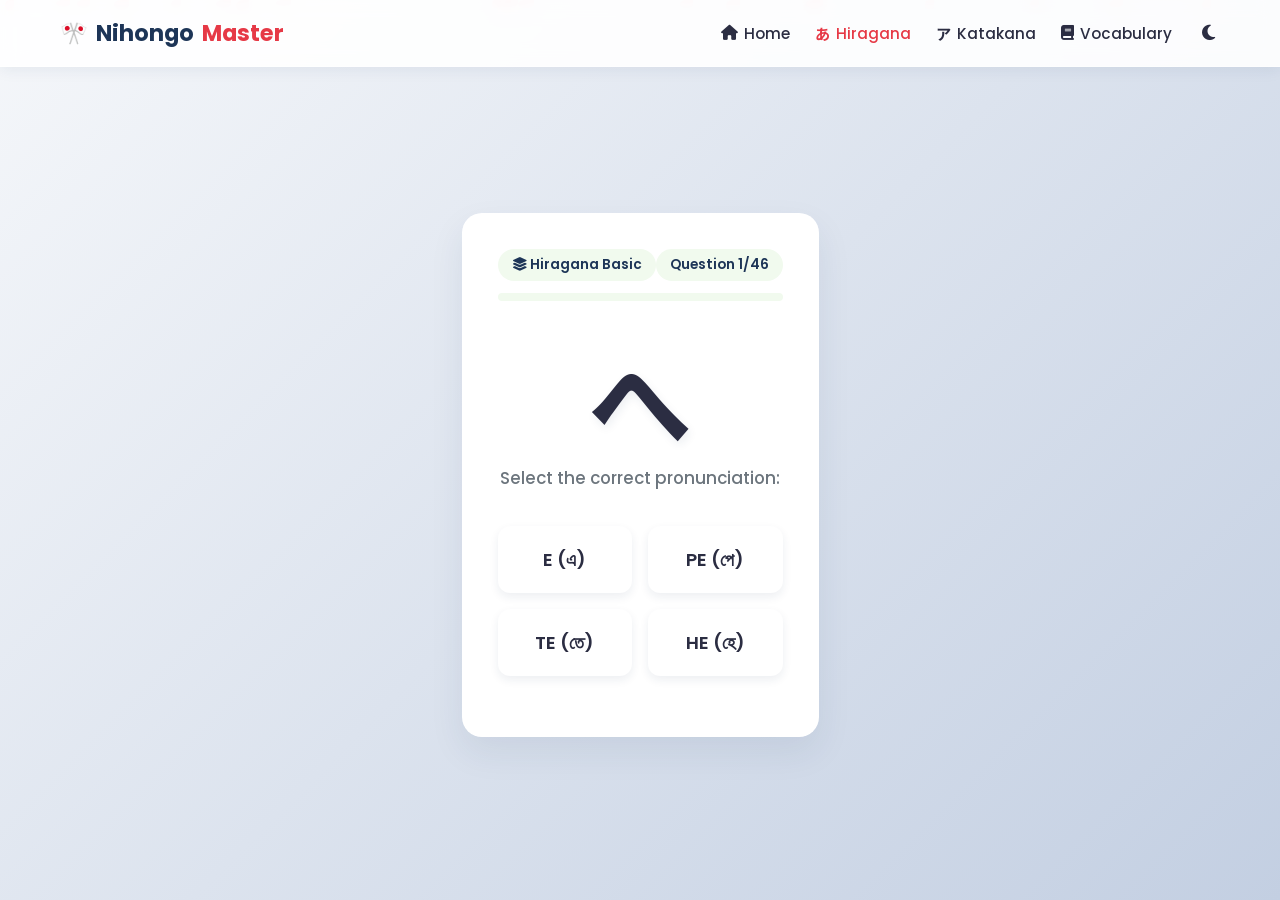
==== hiragana.html @ 007f2280 "Add files via upload" ====
<!DOCTYPE html>
<html lang="en" data-theme="light">
<head>
    <meta charset="UTF-8">
    <meta name="viewport" content="width=device-width, initial-scale=1.0">
    <title>Hiragana Quiz | Nihongo Master</title>
    <link rel="preconnect" href="https://fonts.googleapis.com">
    <link rel="preconnect" href="https://fonts.gstatic.com" crossorigin>
    <link href="https://fonts.googleapis.com/css2?family=Noto+Sans+JP:wght@700&family=Poppins:wght@400;500;600;700&display=swap" rel="stylesheet">
    <link rel="stylesheet" href="https://cdnjs.cloudflare.com/ajax/libs/font-awesome/6.4.0/css/all.min.css">
    <link rel="stylesheet" href="css/style.css">
    <link rel="stylesheet" href="css/quiz.css">
</head>
<body>
    <div class="sakura-container" id="sakura-bg"></div>

    <nav class="navbar">
        <div class="nav-container">
            <a href="index.html" class="nav-logo">
                <span class="logo-icon">🎌</span> Nihongo<span class="accent-text">Master</span>
            </a>
            <div class="nav-menu" id="nav-menu">
                <a href="index.html" class="nav-item"><i class="fa-solid fa-house"></i> Home</a>
                <a href="hiragana.html" class="nav-item active"><span class="jp-char">あ</span> Hiragana</a>
                <a href="katakana.html" class="nav-item"><span class="jp-char">ア</span> Katakana</a>
                <a href="vocabulary.html" class="nav-item"><i class="fa-solid fa-book"></i> Vocabulary</a>
                <button id="theme-toggle" class="theme-btn" aria-label="Toggle Dark Mode"><i class="fa-solid fa-moon"></i></button>
            </div>
            <div class="nav-toggle" id="nav-toggle"><i class="fa-solid fa-bars"></i></div>
        </div>
    </nav>

    <main class="quiz-main-container">
        <div id="quiz-box" class="quiz-box-card">
            <div class="quiz-header">
                <div class="quiz-info">
                    <span class="info-tag"><i class="fa-solid fa-layer-group"></i> Hiragana Basic</span>
                    <span id="question-counter" class="info-tag">Question 1/46</span>
                </div>
                <div class="progress-bar-wrapper">
                    <div id="progress-fill" class="progress-bar-fill" style="width: 0%"></div>
                </div>
            </div>

            <div class="question-display-container">
                <h1 id="character-display">あ</h1>
                <p class="question-prompt">Select the correct pronunciation:</p>
            </div>

            <div id="options-grid" class="options-layout-grid">
                </div>

            <div id="feedback-panel" class="feedback-panel hidden">
                <div class="feedback-message-box">
                    <span id="feedback-icon"></span>
                    <div class="feedback-text-wrapper">
                        <p id="feedback-title"></p>
                        <p id="feedback-explanation"></p>
                    </div>
                </div>
                <button id="next-question-btn" class="btn-next">Next Character <i class="fa-solid fa-arrow-right"></i></button>
            </div>
        </div>

        <div id="scoreboard-box" class="quiz-box-card hidden">
            <div class="scoreboard-header">
                <span class="trophy-badge">🏆</span>
                <h2>Quiz Complete!</h2>
                <p id="score-evaluation-msg">Outstanding Performance!</p>
                <div id="star-rating-container" class="star-rating">⭐⭐⭐⭐⭐</div>
            </div>
            
            <div class="stats-grid-row">
                <div class="stat-item shadow-green">
                    <span class="stat-num text-success" id="stat-correct">0</span>
                    <span class="stat-label">Correct</span>
                </div>
                <div class="stat-item shadow-red">
                    <span class="stat-num text-danger" id="stat-wrong">0</span>
                    <span class="stat-label">Wrong</span>
                </div>
                <div class="stat-item shadow-blue">
                    <span class="stat-num text-info" id="stat-accuracy">0%</span>
                    <span class="stat-label">Accuracy</span>
                </div>
            </div>

            <div class="scoreboard-actions">
                <button id="restart-quiz-btn" class="btn-restart"><i class="fa-solid fa-rotate-left"></i> Try Again</button>
                <a href="index.html" class="btn-home-return"><i class="fa-solid fa-house"></i> Home Screen</a>
            </div>
        </div>
    </main>

    <script>
        const navToggle = document.getElementById('nav-toggle');
        const navMenu = document.getElementById('nav-menu');
        if (navToggle) {
            navToggle.addEventListener('click', () => {
                navMenu.classList.toggle('show');
                navToggle.innerHTML = navMenu.classList.contains('show') ? '<i class="fa-solid fa-xmark"></i>' : '<i class="fa-solid fa-bars"></i>';
            });
        }
        const themeToggle = document.getElementById('theme-toggle');
        const currentTheme = localStorage.getItem('theme') || 'light';
        document.documentElement.setAttribute('data-theme', currentTheme);
        themeToggle.innerHTML = currentTheme === 'dark' ? '<i class="fa-solid fa-sun"></i>' : '<i class="fa-solid fa-moon"></i>';
        
        themeToggle.addEventListener('click', () => {
            let theme = document.documentElement.getAttribute('data-theme');
            let newTheme = theme === 'dark' ? 'light' : 'dark';
            document.documentElement.setAttribute('data-theme', newTheme);
            localStorage.setItem('theme', newTheme);
            themeToggle.innerHTML = newTheme === 'dark' ? '<i class="fa-solid fa-sun"></i>' : '<i class="fa-solid fa-moon"></i>';
        });

        // Background Sakura Generation
        const sakuraBg = document.getElementById('sakura-bg');
        for (let i = 0; i < 20; i++) {
            const petal = document.createElement('div');
            petal.classList.add('sakura-petal');
            petal.style.left = Math.random() * 100 + 'vw';
            petal.style.animationDuration = (Math.random() * 6 + 6) + 's';
            petal.style.animationDelay = Math.random() * 5 + 's';
            petal.style.width = Math.random() * 8 + 8 + 'px';
            petal.style.height = Math.random() * 6 + 6 + 'px';
            sakuraBg.appendChild(petal);
        }
    </script>
    <script src="js/hiragana.js"></script>
</body>
</html>
---- css/style.css ----
:root {
    --bg-gradient: linear-gradient(135deg, #f5f7fa 0%, #c3cfe2 100%);
    --card-bg: rgba(255, 255, 255, 0.75);
    --glass-border: rgba(255, 255, 255, 0.4);
    --text-main: #2d3748;
    --text-muted: #718096;
    --primary-red: #e53e3e;
    --accent-blue: #3182ce;
    --shadow-color: rgba(31, 38, 135, 0.08);
    --navbar-bg: rgba(255, 255, 255, 0.8);
}

[data-theme="dark"] {
    --bg-gradient: linear-gradient(135deg, #1a202c 0%, #2d3748 100%);
    --card-bg: rgba(26, 32, 44, 0.75);
    --glass-border: rgba(255, 255, 255, 0.08);
    --text-main: #f7fafc;
    --text-muted: #a0aec0;
    --primary-red: #fc8181;
    --accent-blue: #63b3ed;
    --shadow-color: rgba(0, 0, 0, 0.3);
    --navbar-bg: rgba(26, 32, 44, 0.8);
}

* {
    margin: 0;
    padding: 0;
    box-sizing: border-box;
    font-family: 'Poppins', 'Noto Sans JP', sans-serif;
}

body {
    background: var(--bg-gradient);
    color: var(--text-main);
    min-height: 100vh;
    overflow-x: hidden;
    transition: background 0.3s ease, color 0.3s ease;
}

/* Glassmorphic Navbar */
.navbar {
    position: fixed;
    top: 0;
    width: 100%;
    background: var(--navbar-bg);
    backdrop-filter: blur(12px);
    -webkit-backdrop-filter: blur(12px);
    border-bottom: 1px solid var(--glass-border);
    z-index: 1000;
    transition: background 0.3s;
}

.nav-container {
    max-width: 1200px;
    margin: 0 auto;
    padding: 15px 20px;
    display: flex;
    justify-content: space-between;
    align-items: center;
}

.nav-logo {
    font-size: 1.4rem;
    font-weight: 700;
    text-decoration: none;
    color: var(--text-main);
}

.accent-text { color: var(--primary-red); }

.nav-menu {
    display: flex;
    align-items: center;
    gap: 25px;
}

.nav-item {
    text-decoration: none;
    color: var(--text-muted);
    font-weight: 500;
    transition: color 0.2s;
}

.nav-item:hover, .nav-item.active {
    color: var(--primary-red);
}

.theme-btn {
    background: none;
    border: none;
    color: var(--text-main);
    cursor: pointer;
    font-size: 1.2rem;
}

.nav-toggle {
    display: none;
    font-size: 1.3rem;
    cursor: pointer;
    color: var(--text-main);
}

/* Falling Sakura System */
.sakura-container {
    position: fixed;
    top: 0;
    left: 0;
    width: 100vw;
    height: 100vh;
    pointer-events: none;
    z-index: 1;
}

.sakura-petal {
    position: absolute;
    background: #ffb7c5;
    border-radius: 150% 0 150% 150%;
    animation: fall linear infinite;
    opacity: 0.7;
}

@keyframes fall {
    0% { transform: translateY(-10px) rotate(0deg); opacity: 0; }
    10% { opacity: 0.7; }
    90% { opacity: 0.7; }
    100% { transform: translateY(105vh) translateX(100px) rotate(360deg); opacity: 0; }
}

@media (max-width: 768px) {
    .nav-toggle { display: block; }
    .nav-menu {
        position: absolute;
        top: 100%;
        left: 0;
        width: 100%;
        background: var(--navbar-bg);
        flex-direction: column;
        padding: 20px;
        gap: 15px;
        box-shadow: 0 10px 15px var(--shadow-color);
        display: none;
    }
    .nav-menu.show { display: flex; }
}
/* --- Global Variables & Japanese Themed Tokens --- */

:root {
    --primary-red: #E63946;
    --navy-dark: #1D3557;
    --ice-white: #F1FAEE;
    --ocean-blue: #457B9D;
    --glass-bg: rgba(255, 255, 255, 0.75);
    --glass-border: rgba(255, 255, 255, 0.4);
    
    /* System Colors */
    --bg-color: #FAFAFA;
    --card-bg: #FFFFFF;
    --text-main: #2B2D42;
    --text-muted: #6C757D;
    --nav-bg: rgba(255, 255, 255, 0.9);
    --shadow-color: rgba(29, 53, 87, 0.08);
}

[data-theme="dark"] {
    --bg-color: #0F172A;
    --card-bg: #1E293B;
    --text-main: #F8FAFC;
    --text-muted: #94A3B8;
    --nav-bg: rgba(15, 23, 42, 0.95);
    --glass-bg: rgba(30, 41, 59, 0.7);
    --glass-border: rgba(255, 255, 255, 0.1);
    --shadow-color: rgba(0, 0, 0, 0.3);
}

/* --- Base Resets --- */
* {
    margin: 0;
    padding: 0;
    box-sizing: border-box;
    scroll-behavior: smooth;
}

body {
    font-family: 'Poppins', 'Noto Sans JP', sans-serif;
    background-color: var(--bg-color);
    color: var(--text-main);
    transition: background-color 0.3s ease, color 0.3s ease;
    overflow-x: hidden;
    min-height: 100vh;
    display: flex;
    flex-direction: column;
}

/* --- Navigation Bar --- */
.navbar {
    position: fixed;
    top: 0;
    width: 100%;
    z-index: 1000;
    background-color: var(--nav-bg);
    backdrop-filter: blur(10px);
    box-shadow: 0 2px 15px var(--shadow-color);
    transition: background-color 0.3s ease;
}

.nav-container {
    max-width: 1200px;
    margin: 0 auto;
    padding: 15px 20px;
    display: flex;
    justify-content: space-between;
    align-items: center;
}

.nav-logo {
    font-size: 1.4rem;
    font-weight: 700;
    color: var(--navy-dark);
    text-decoration: none;
    display: flex;
    align-items: center;
    gap: 8px;
}
[data-theme="dark"] .nav-logo { color: #FFFFFF; }

.nav-logo .accent-text { color: var(--primary-red); }

.nav-menu {
    display: flex;
    align-items: center;
    gap: 25px;
}

.nav-item {
    text-decoration: none;
    color: var(--text-main);
    font-weight: 500;
    font-size: 0.95rem;
    transition: color 0.2s ease;
    display: flex;
    align-items: center;
    gap: 6px;
}

.nav-item:hover, .nav-item.active {
    color: var(--primary-red);
}

.nav-item .jp-char {
    font-family: 'Noto Sans JP', sans-serif;
    font-weight: bold;
}

.theme-btn {
    background: none;
    border: none;
    color: var(--text-main);
    font-size: 1.1rem;
    cursor: pointer;
    padding: 5px;
    transition: transform 0.2s ease;
}
.theme-btn:hover { transform: scale(1.15); color: var(--primary-red); }

.nav-toggle {
    display: none;
    font-size: 1.3rem;
    cursor: pointer;
    color: var(--text-main);
}

/* --- Hero Section with Mount Fuji Tone --- */
.hero-section {
    position: relative;
    height: 60vh;
    min-height: 400px;
    background: linear-gradient(135deg, var(--navy-dark), var(--ocean-blue));
    display: flex;
    align-items: center;
    justify-content: center;
    text-align: center;
    color: #FFFFFF;
    padding: 0 20px;
    margin-top: 60px;
    overflow: hidden;
}

/* Simulated Japanese Wave Pattern Overlay */
.hero-bg-overlay {
    position: absolute;
    top: 0; left: 0; width: 100%; height: 100%;
    opacity: 0.07;
    background-image: radial-gradient(circle at 100% 150%, #fff 24%, white 28%, transparent 28%, transparent),
                      radial-gradient(circle at 0% 150%, #fff 24%, white 28%, transparent 28%, transparent);
    background-size: 40px 40px;
}

.hero-content {
    position: relative;
    z-index: 2;
    max-width: 800px;
}

.hero-title {
    font-size: 2.8rem;
    font-weight: 700;
    margin-bottom: 15px;
    letter-spacing: -0.5px;
}

.hero-subtitle {
    font-size: 1.2rem;
    opacity: 0.9;
    margin-bottom: 30px;
    font-weight: 400;
    line-height: 1.6;
}

.btn-primary {
    display: inline-block;
    padding: 12px 30px;
    background-color: var(--primary-red);
    color: #FFFFFF;
    text-decoration: none;
    font-weight: 600;
    border-radius: 50px;
    box-shadow: 0 4px 15px rgba(230, 57, 70, 0.4);
    transition: transform 0.2s, box-shadow 0.2s;
}
.btn-primary:hover {
    transform: translateY(-2px);
    box-shadow: 0 6px 20px rgba(230, 57, 70, 0.6);
}

/* --- Selection Grid & Container --- */
.main-container {
    max-width: 1200px;
    margin: 0 auto;
    padding: 60px 20px;
    flex: 1;
}

.section-title {
    text-align: center;
    font-size: 2rem;
    margin-bottom: 40px;
    position: relative;
}
.section-title::after {
    content: '';
    display: block;
    width: 50px;
    height: 4px;
    background-color: var(--primary-red);
    margin: 10px auto 0 auto;
    border-radius: 2px;
}

.cards-grid {
    display: grid;
    grid-template-columns: repeat(auto-fit, minmax(320px, 1fr));
    gap: 30px;
}

/* --- Glassmorphic Quiz Cards --- */
.quiz-card {
    background: var(--card-bg);
    border-radius: 16px;
    overflow: hidden;
    box-shadow: 0 10px 30px var(--shadow-color);
    border: 1px solid var(--glass-border);
    transition: transform 0.3s cubic-bezier(0.25, 0.8, 0.25, 1), box-shadow 0.3s ease;
    display: flex;
    flex-direction: column;
}

.quiz-card:hover {
    transform: translateY(-8px);
    box-shadow: 0 15px 35px rgba(29, 53, 87, 0.15);
}

.card-icon-wrapper {
    height: 160px;
    display: flex;
    align-items: center;
    justify-content: center;
    color: #FFFFFF;
}
.red-bg { background: linear-gradient(135deg, #FF4D4D, var(--primary-red)); }
.blue-bg { background: linear-gradient(135deg, #4EA8DE, var(--navy-dark)); }
.gold-bg { background: linear-gradient(135deg, #F39C12, #D35400); }

.card-big-char { font-family: 'Noto Sans JP', sans-serif; font-size: 4.5rem; font-weight: 700; }
.card-icon { font-size: 4rem; }

.card-content {
    padding: 25px;
    display: flex;
    flex-direction: column;
    flex: 1;
}

.card-title { font-size: 1.3rem; margin-bottom: 12px; color: var(--text-main); }
.card-description { font-size: 0.92rem; color: var(--text-muted); line-height: 1.5; margin-bottom: 20px; flex: 1; }

.card-meta {
    display: flex;
    gap: 15px;
    font-size: 0.85rem;
    color: var(--text-muted);
    margin-bottom: 20px;
    border-top: 1px solid var(--glass-border);
    padding-top: 15px;
}

.card-btn {
    text-align: center;
    padding: 11px;
    border: 2px solid var(--text-main);
    color: var(--text-main);
    text-decoration: none;
    font-weight: 600;
    border-radius: 8px;
    transition: all 0.2s ease;
}
[data-theme="dark"] .card-btn { border-color: var(--text-muted); color: var(--text-muted); }

.quiz-card:hover .card-btn {
    background-color: var(--text-main);
    color: #FFFFFF;
    border-color: var(--text-main);
}
[data-theme="dark"] .quiz-card:hover .card-btn {
    background-color: #FFFFFF;
    color: #000000;
    border-color: #FFFFFF;
}

/* --- Animations & Effects --- */
.sakura-container {
    position: fixed;
    top: 0; left: 0; width: 100%; height: 100%;
    pointer-events: none; z-index: 1; overflow: hidden;
}

.sakura-petal {
    position: absolute;
    background-color: #FFB7C5;
    border-radius: 150% 0 150% 150%;
    opacity: 0.7;
    animation: drift linear infinite;
    transform-origin: center;
}

@keyframes drift {
    0% { transform: translateY(-10px) translateX(0) rotate(0deg); opacity: 0; }
    10% { opacity: 0.8; }
    90% { opacity: 0.8; }
    100% { transform: translateY(105vh) translateX(120px) rotate(720deg); opacity: 0; }
}

.animate-slide-up { opacity: 0; transform: translateY(20px); animation: slideUp 0.6s cubic-bezier(0.25, 1, 0.5, 1) forwards; }
.animate-fade-in { opacity: 0; animation: fadeIn 0.6s ease forwards; }

.delay-1 { animation-delay: 0.15s; }
.delay-2 { animation-delay: 0.3s; }

@keyframes slideUp { to { opacity: 1; transform: translateY(0); } }
@keyframes fadeIn { to { opacity: 1; } }

/* --- Shared Footer --- */
.footer {
    text-align: center;
    padding: 25px;
    background-color: var(--card-bg);
    border-top: 1px solid var(--glass-border);
    font-size: 0.9rem;
    color: var(--text-muted);
}
.text-danger { color: var(--primary-red); }

/* --- Responsive Layout Breakpoints --- */
@media (max-width: 768px) {
    .nav-toggle { display: block; }
    .nav-menu {
        position: fixed;
        top: 60px; left: -100%;
        width: 100%; height: calc(100vh - 60px);
        background-color: var(--nav-bg);
        flex-direction: column;
        padding: 40px 20px;
        gap: 30px;
        transition: left 0.3s cubic-bezier(0.25, 1, 0.5, 1);
        backdrop-filter: blur(15px);
    }
    .nav-menu.show { left: 0; }
    .hero-title { font-size: 2rem; }
    .hero-subtitle { font-size: 1rem; }
}
---- css/quiz.css ----
.quiz-main-container {
    margin: 100px auto 40px;
    padding: 0 20px;
    position: relative;
    z-index: 2;
}

.quiz-box-card {
    background: var(--card-bg);
    backdrop-filter: blur(16px);
    -webkit-backdrop-filter: blur(16px);
    border: 1px solid var(--glass-border);
    border-radius: 24px;
    padding: 40px;
    box-shadow: 0 8px 32px var(--shadow-color);
}

.quiz-header {
    margin-bottom: 30px;
}

.quiz-info {
    display: flex;
    justify-content: space-between;
    margin-bottom: 15px;
}

.info-tag {
    background: rgba(0, 0, 0, 0.05);
    padding: 6px 14px;
    border-radius: 30px;
    font-size: 0.85rem;
    font-weight: 600;
}
[data-theme="dark"] .info-tag { background: rgba(255, 255, 255, 0.08); }

.progress-bar-wrapper {
    width: 100%;
    height: 8px;
    background: rgba(0, 0, 0, 0.05);
    border-radius: 10px;
    overflow: hidden;
}
[data-theme="dark"] .progress-bar-wrapper { background: rgba(255, 255, 255, 0.08); }

.progress-bar-fill {
    height: 100%;
    background: linear-gradient(90deg, var(--accent-blue), var(--primary-red));
    width: 0%;
    transition: width 0.3s ease;
}

.question-display-container {
    text-align: center;
    margin: 40px 0;
}

#character-display {
    font-size: 5.5rem;
    font-weight: 700;
    margin-bottom: 10px;
}

.question-prompt {
    font-size: 1.1rem;
    color: var(--text-muted);
}

.options-layout-grid {
    display: grid;
    grid-template-columns: repeat(2, 1fr);
    gap: 20px;
}

.option-btn {
    background: var(--card-bg);
    border: 2px solid var(--glass-border);
    border-radius: 16px;
    padding: 20px;
    font-size: 1.4rem;
    font-weight: 600;
    color: var(--text-main);
    cursor: pointer;
    box-shadow: 0 4px 10px var(--shadow-color);
    transition: all 0.2s ease;
}

.option-btn:hover:not(:disabled) {
    border-color: var(--accent-blue);
    transform: translateY(-2px);
}

.option-btn.correct-state {
    background: #c6f6d5 !important;
    border-color: #38a169 !important;
    color: #22543d !important;
}

.option-btn.wrong-state {
    background: #fed7d7 !important;
    border-color: #e53e3e !important;
    color: #742a2a !important;
}

/* Feedback Layout Mechanics */
.feedback-panel {
    margin-top: 35px;
    padding-top: 25px;
    border-top: 1px solid var(--glass-border);
    display: flex;
    justify-content: space-between;
    align-items: center;
    flex-wrap: wrap;
    gap: 20px;
}

.feedback-message-box { display: flex; align-items: center; gap: 15px; }
#feedback-icon { font-size: 2rem; }
#feedback-title { font-weight: 700; font-size: 1.2rem; }
.text-success { color: #38a169; }
.text-danger { color: #e53e3e; }

.btn-next, .btn-restart, .btn-home-return {
    background: var(--primary-red);
    color: white;
    border: none;
    padding: 14px 28px;
    border-radius: 12px;
    font-weight: 600;
    cursor: pointer;
    box-shadow: 0 4px 12px rgba(229, 62, 62, 0.2);
}
.btn-next:hover { opacity: 0.9; }

/* Scoreboard Panel Mechanics */
.scoreboard-header { text-align: center; margin-bottom: 40px; }
.trophy-badge { font-size: 4rem; display: block; margin-bottom: 10px; }
.star-rating { font-size: 1.8rem; margin-top: 10px; color: #ecc94b; }

.stats-grid-row {
    display: grid;
    grid-template-columns: repeat(3, 1fr);
    gap: 20px;
    margin-bottom: 40px;
}

.stat-item {
    background: var(--card-bg);
    border: 1px solid var(--glass-border);
    padding: 20px;
    border-radius: 16px;
    text-align: center;
}

.stat-num { font-size: 2rem; font-weight: 700; display: block; }
.stat-label { font-size: 0.85rem; color: var(--text-muted); font-weight: 500; }

.scoreboard-actions { display: flex; justify-content: center; gap: 20px; }
.btn-home-return { background: var(--accent-blue); box-shadow: 0 4px 12px rgba(49, 130, 206, 0.2); }

.hidden { display: none !important; }

@media (max-width: 600px) {
    .options-layout-grid { grid-template-columns: 1fr; }
    .stats-grid-row { grid-template-columns: 1fr; }
    .scoreboard-actions { flex-direction: column; }
}

/* --- Quiz Screen Structural Wrapper --- */
.quiz-main-container {
    max-width: 700px;
    margin: 90px auto 40px auto;
    padding: 20px;
    flex: 1;
    display: flex;
    flex-direction: column;
    justify-content: center;
}

.quiz-box-card {
    background: var(--card-bg);
    border-radius: 20px;
    box-shadow: 0 15px 35px var(--shadow-color);
    border: 1px solid var(--glass-border);
    padding: 35px;
    transition: all 0.3s ease;
}

.hidden { display: none !important; }

/* --- Dynamic Status/Progress Headers --- */
.quiz-header {
    margin-bottom: 30px;
}
.quiz-info {
    display: flex;
    justify-content: space-between;
    margin-bottom: 12px;
}
.info-tag {
    background-color: var(--ice-white);
    color: var(--navy-dark);
    padding: 6px 14px;
    border-radius: 30px;
    font-size: 0.85rem;
    font-weight: 600;
}
[data-theme="dark"] .info-tag {
    background-color: #334155;
    color: #F8FAFC;
}

.progress-bar-wrapper {
    width: 100%;
    height: 8px;
    background-color: var(--ice-white);
    border-radius: 4px;
    overflow: hidden;
}
[data-theme="dark"] .progress-bar-wrapper { background-color: #334155; }

.progress-bar-fill {
    height: 100%;
    background: linear-gradient(90deg, var(--ocean-blue), var(--primary-red));
    border-radius: 4px;
    transition: width 0.4s cubic-bezier(0.4, 0, 0.2, 1);
}

/* --- Prompt & Typography Core --- */
.question-display-container {
    text-align: center;
    margin-bottom: 35px;
}
#character-display {
    font-family: 'Noto Sans JP', sans-serif;
    font-size: 6.5rem;
    color: var(--text-main);
    line-height: 1.1;
    margin-bottom: 10px;
    text-shadow: 2px 4px 10px var(--shadow-color);
}
.question-prompt {
    font-size: 1.05rem;
    color: var(--text-muted);
    font-weight: 500;
}

/* --- Options Layout System --- */
.options-layout-grid {
    display: grid;
    grid-template-columns: repeat(2, 1fr);
    gap: 16px;
    margin-bottom: 25px;
}

.option-btn {
    background-color: var(--card-bg);
    border: 2px solid var(--glass-border);
    border-radius: 12px;
    padding: 18px;
    font-size: 1.15rem;
    font-weight: 600;
    color: var(--text-main);
    cursor: pointer;
    transition: all 0.2s cubic-bezier(0.2, 0.8, 0.2, 1);
    text-align: center;
    outline: none;
}
.option-btn:hover:not(:disabled) {
    border-color: var(--ocean-blue);
    background-color: rgba(69, 123, 157, 0.05);
    transform: translateY(-2px);
}

/* Response Application States */
.option-btn.correct-state {
    background-color: #D4EDDA !important;
    border-color: #28A745 !important;
    color: #155724 !important;
}
.option-btn.wrong-state {
    background-color: #F8D7DA !important;
    border-color: #DC3545 !important;
    color: #721C24 !important;
}
[data-theme="dark"] .option-btn.correct-state {
    background-color: #1B4332 !important;
    border-color: #2D6A4F !important;
    color: #D8F3DC !important;
}
[data-theme="dark"] .option-btn.wrong-state {
    background-color: #641E16 !important;
    border-color: #922B21 !important;
    color: #FADBD8 !important;
}

/* --- Feedback Panel Components --- */
.feedback-panel {
    background-color: var(--ice-white);
    border-radius: 12px;
    padding: 20px;
    display: flex;
    justify-content: space-between;
    align-items: center;
    gap: 15px;
    animation: slideUp 0.3s forwards;
}
[data-theme="dark"] .feedback-panel { background-color: #1E293B; }

.feedback-message-box { display: flex; align-items: center; gap: 15px; }
#feedback-icon { font-size: 1.8rem; }
.feedback-text-wrapper p { margin: 0; }
#feedback-title { font-weight: 700; font-size: 1.1rem; }
#feedback-explanation { font-size: 0.9rem; color: var(--text-muted); }

.btn-next {
    background-color: var(--navy-dark);
    color: #FFFFFF;
    border: none;
    padding: 12px 24px;
    border-radius: 8px;
    font-weight: 600;
    cursor: pointer;
    transition: background-color 0.2s;
    white-space: nowrap;
}
.btn-next:hover { background-color: var(--ocean-blue); }

/* --- Scoreboard & Breakdown Formatting --- */
.scoreboard-header { text-align: center; margin-bottom: 35px; }
.trophy-badge { font-size: 4rem; display: block; margin-bottom: 10px; }
#score-evaluation-msg { font-size: 1.2rem; color: var(--text-muted); margin-top: 5px; }
.star-rating { font-size: 1.8rem; margin-top: 8px; color: #F1C40F; letter-spacing: 4px; }

.stats-grid-row {
    display: grid;
    grid-template-columns: repeat(3, 1fr);
    gap: 15px;
    margin-bottom: 40px;
}
.stat-item {
    text-align: center;
    padding: 20px 10px;
    background-color: var(--card-bg);
    border-radius: 12px;
    border: 1px solid var(--glass-border);
}
.stat-num { font-size: 1.8rem; font-weight: 700; display: block; }
.stat-label { font-size: 0.85rem; color: var(--text-muted); font-weight: 500; }

.text-success { color: #28A745; }
.text-danger { color: #DC3545; }
.text-info { color: var(--ocean-blue); }

.shadow-green { box-shadow: 0 4px 15px rgba(40, 167, 69, 0.08); }
.shadow-red { box-shadow: 0 4px 15px rgba(220, 53, 69, 0.08); }
.shadow-blue { box-shadow: 0 4px 15px rgba(69, 123, 157, 0.08); }

.scoreboard-actions {
    display: flex;
    gap: 15px;
}
.btn-restart, .btn-home-return {
    flex: 1; text-align: center; padding: 14px;
    border-radius: 8px; font-weight: 600; text-decoration: none; cursor: pointer; transition: all 0.2s;
}
.btn-restart { background-color: var(--primary-red); color: #fff; border: none; }
.btn-restart:hover { background-color: #D62828; }
.btn-home-return { background-color: transparent; color: var(--text-main); border: 2px solid var(--glass-border); }
.btn-home-return:hover { background-color: var(--ice-white); }
[data-theme="dark"] .btn-home-return:hover { background-color: #334155; }

/* --- Mobile Quiz Optimizations --- */
@media (max-width: 560px) {
    .options-layout-grid { grid-template-columns: 1fr; gap: 12px; }
    .feedback-panel { flex-direction: column; align-items: stretch; text-align: center; }
    .feedback-message-box { flex-direction: column; }
    .btn-next { width: 100%; }
    .stats-grid-row { grid-template-columns: 1fr; }
    .scoreboard-actions { flex-direction: column; }
}
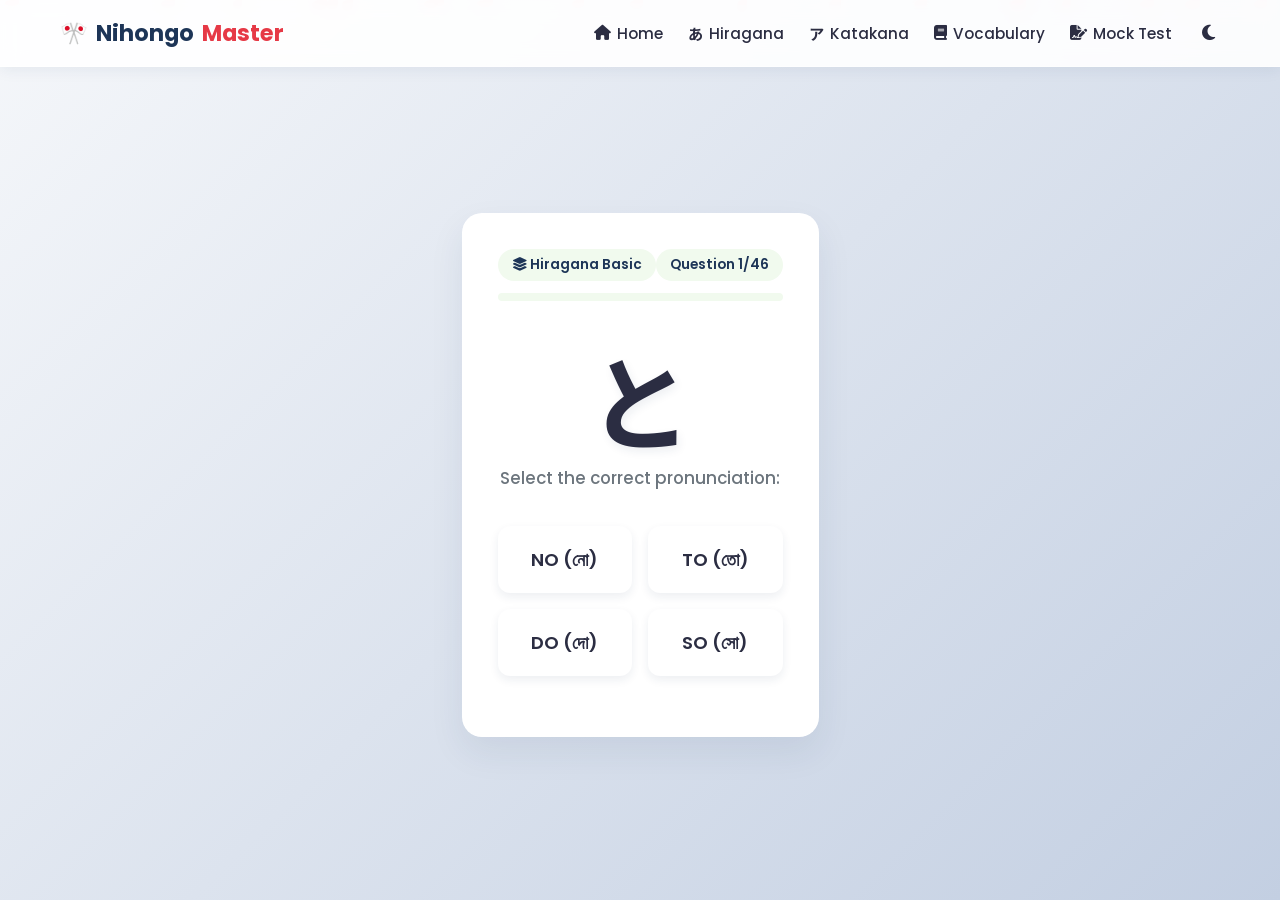
==== commit 567bc2ed: "Add new page link" ====
--- a/hiragana.html
+++ b/hiragana.html
@@ -21,9 +21,10 @@
             </a>
             <div class="nav-menu" id="nav-menu">
                 <a href="index.html" class="nav-item"><i class="fa-solid fa-house"></i> Home</a>
-                <a href="hiragana.html" class="nav-item active"><span class="jp-char">あ</span> Hiragana</a>
+                <a href="hiragana.html" class="nav-item"><span class="jp-char">あ</span> Hiragana</a>
                 <a href="katakana.html" class="nav-item"><span class="jp-char">ア</span> Katakana</a>
                 <a href="vocabulary.html" class="nav-item"><i class="fa-solid fa-book"></i> Vocabulary</a>
+                <a href="mock-test.html" class="nav-item"><i class="fa-solid fa-file-signature"></i> Mock Test</a>
                 <button id="theme-toggle" class="theme-btn" aria-label="Toggle Dark Mode"><i class="fa-solid fa-moon"></i></button>
             </div>
             <div class="nav-toggle" id="nav-toggle"><i class="fa-solid fa-bars"></i></div>
@@ -129,4 +130,4 @@
     </script>
     <script src="js/hiragana.js"></script>
 </body>
-</html>+</html>
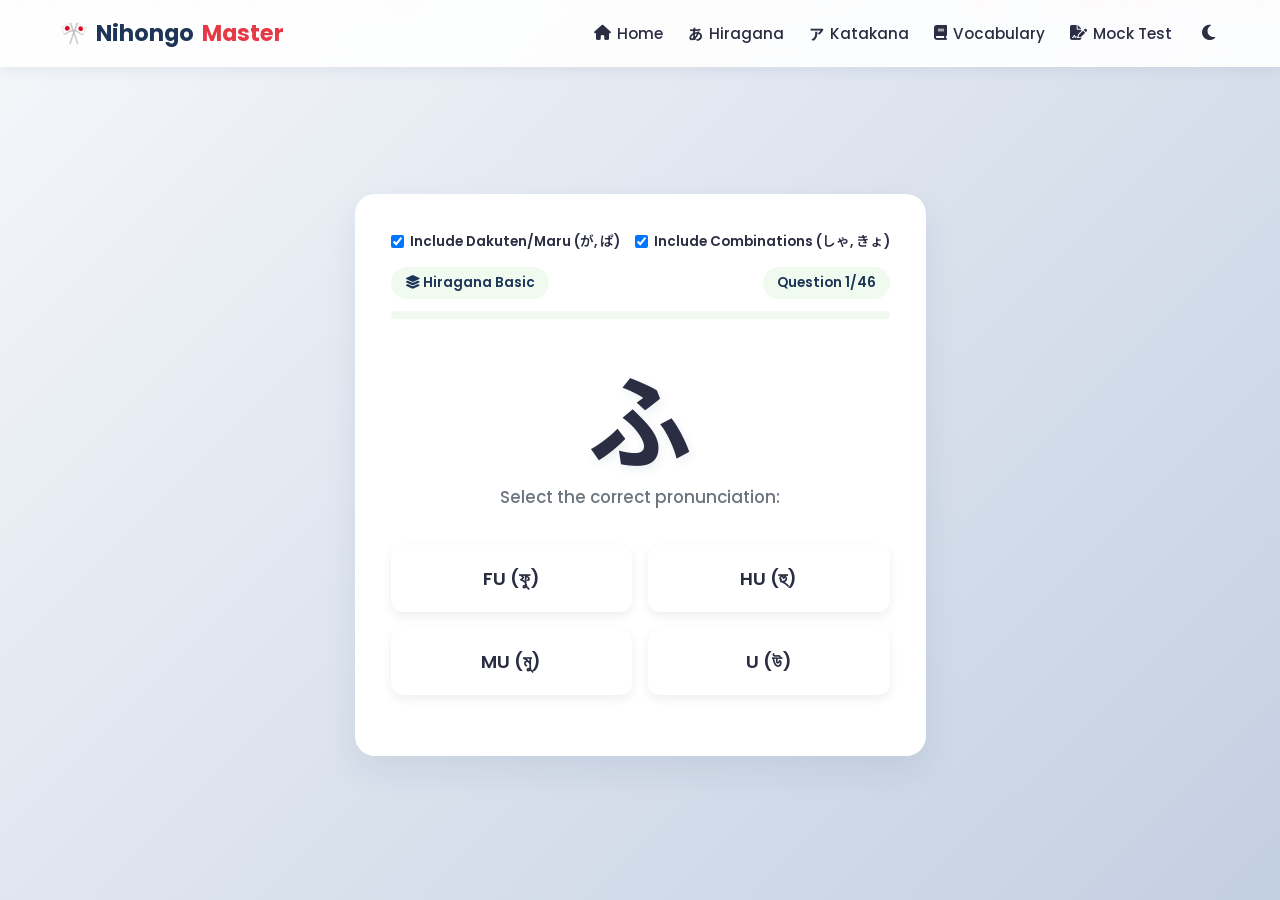
==== commit 82e84861: "add Dakuten" ====
--- a/hiragana.html
+++ b/hiragana.html
@@ -34,6 +34,14 @@
     <main class="quiz-main-container">
         <div id="quiz-box" class="quiz-box-card">
             <div class="quiz-header">
+                <div class="character-mode-toggle-container" style="display:flex; gap:15px; margin-bottom:15px; flex-wrap:wrap;">
+                <label style="font-weight:600; font-size:0.85rem; display:flex; align-items:center; gap:6px; cursor:pointer;">
+                    <input type="checkbox" id="toggle-dakuten" checked> Include Dakuten/Maru (が, ぱ)
+                </label>
+                <label style="font-weight:600; font-size:0.85rem; display:flex; align-items:center; gap:6px; cursor:pointer;">
+                    <input type="checkbox" id="toggle-combo" checked> Include Combinations (しゃ, きょ)
+                </label>
+            </div>
                 <div class="quiz-info">
                     <span class="info-tag"><i class="fa-solid fa-layer-group"></i> Hiragana Basic</span>
                     <span id="question-counter" class="info-tag">Question 1/46</span>
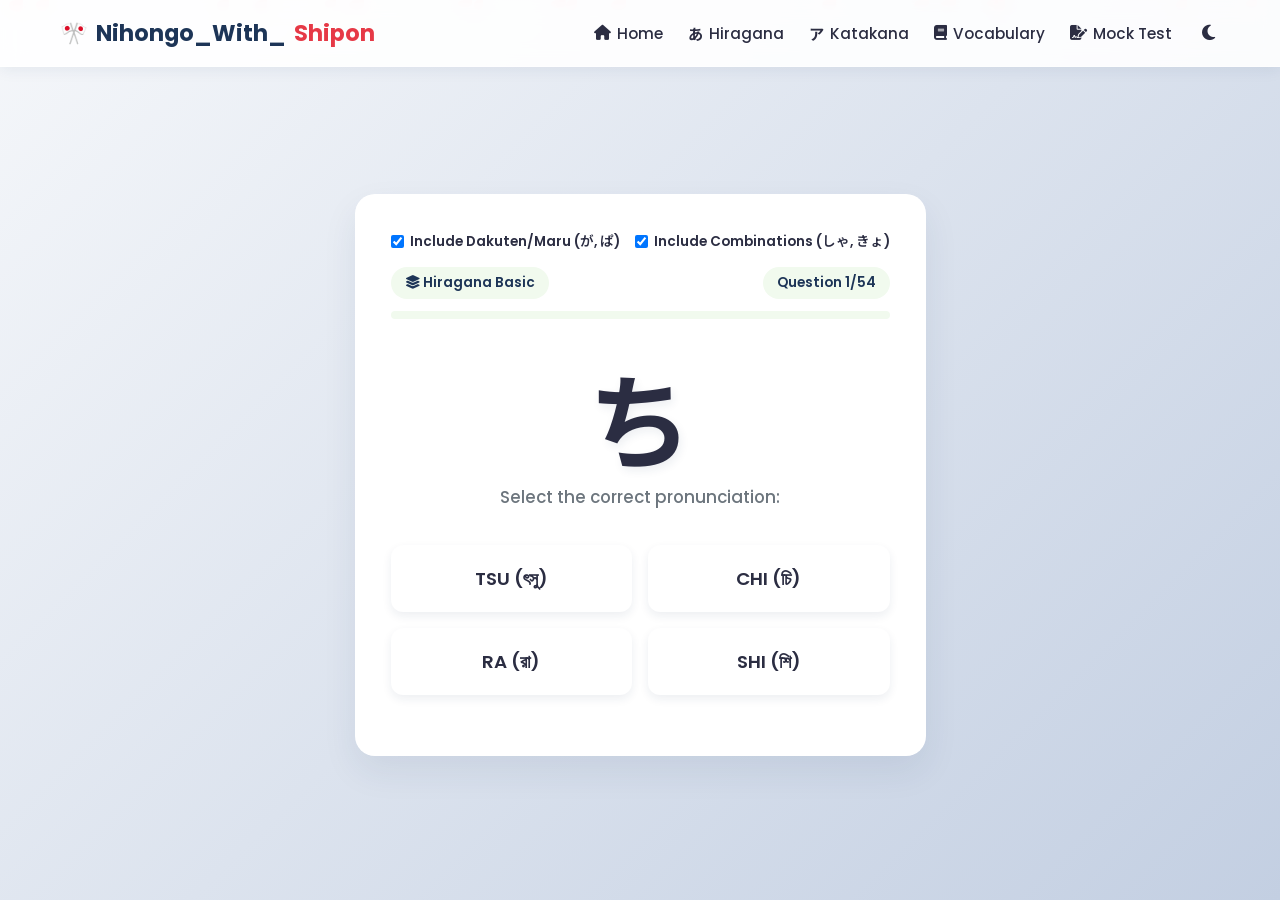
==== commit 6da6b1ca: "Update hiragana.html" ====
--- a/hiragana.html
+++ b/hiragana.html
@@ -17,7 +17,7 @@
     <nav class="navbar">
         <div class="nav-container">
             <a href="index.html" class="nav-logo">
-                <span class="logo-icon">🎌</span> Nihongo<span class="accent-text">Master</span>
+                <span class="logo-icon">🎌</span> Nihongo_With_<span class="accent-text">Shipon</span>
             </a>
             <div class="nav-menu" id="nav-menu">
                 <a href="index.html" class="nav-item"><i class="fa-solid fa-house"></i> Home</a>
